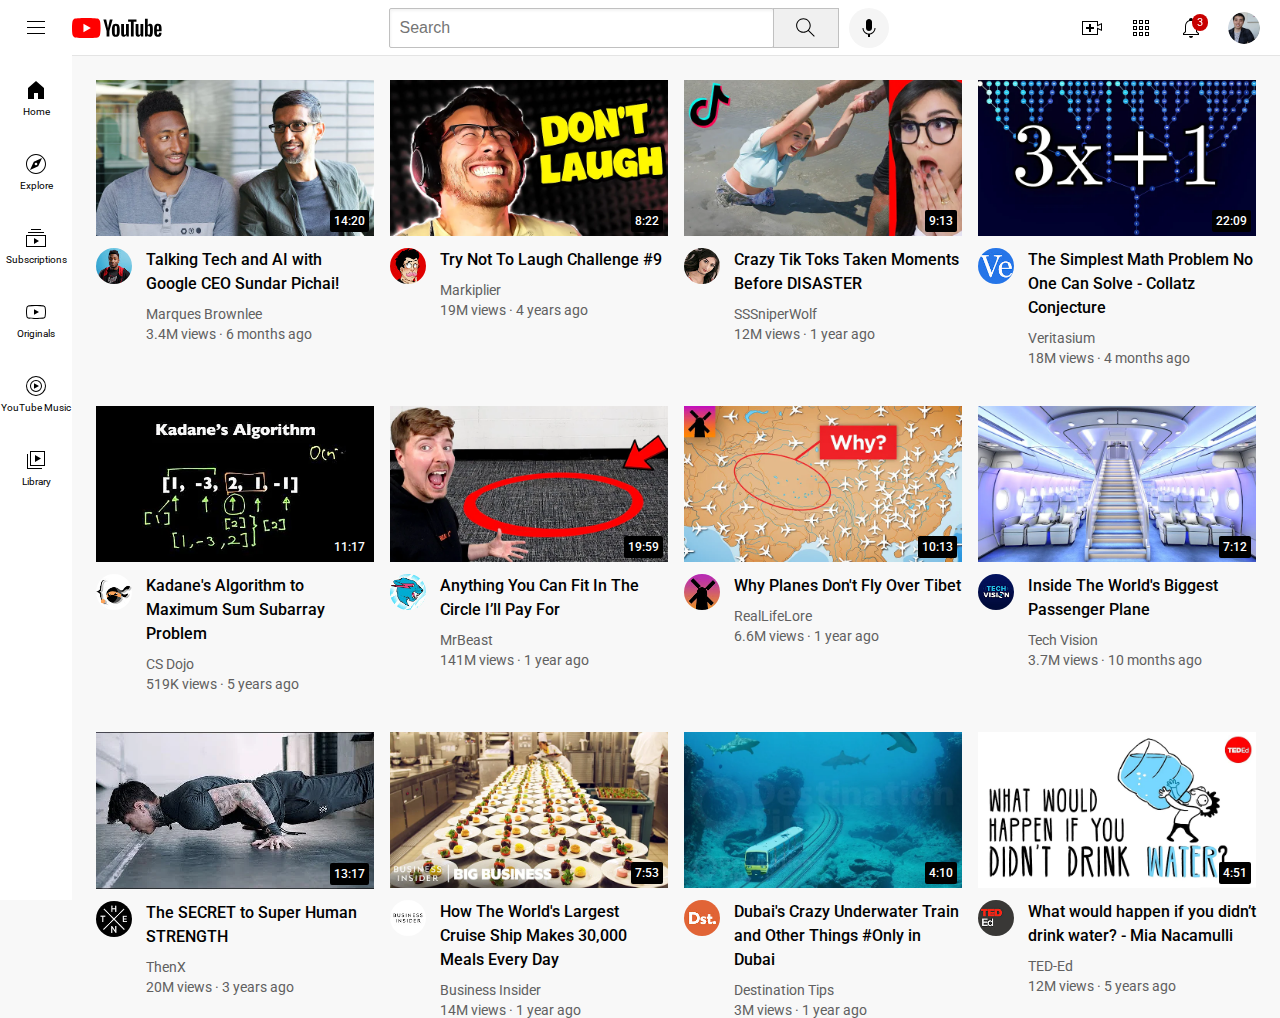
==== youtube.html @ aafcefad "Add files via upload" ====
<!DOCTYPE html>
<html>
  <head>
    <title>YouTube.com Clone</title>

    <link rel="preconnect" href="https://fonts.googleapis.com">
    <link rel="preconnect" href="https://fonts.gstatic.com" crossorigin>
    <link href="https://fonts.googleapis.com/css2?family=Roboto:wght@400;500;700&display=swap" rel="stylesheet">

    <link rel="stylesheet" href="styles/general.css">
    <link rel="stylesheet" href="styles/header.css">
    <link rel="stylesheet" href="styles/video.css">
    <link rel="stylesheet" href="styles/sidebar.css">
  </head>
  <body>
    <header class="header">
      <div class="left-section">
        <img class="hamburger-menu" src="icons/hamburger-menu.svg">
        <img class="youtube-logo" src="icons/youtube-logo.svg">
      </div>
      <div class="middle-section">
        <input class="search-bar" type="text" placeholder="Search">
        <button class="search-button">
          <img class="search-icon" src="icons/search.svg">
          <div class="tooltip">Search</div>
        </button>
        <!-- Put position absolute inside position relative -->
        <button class="voice-search-button">
          <img class="voice-search-icon" src="icons/voice-search-icon.svg">
          <div class="tooltip">Search with your voice</div>
        </button>
      </div>
      <div class="right-section">
        <div class="upload-icon-container">
          <img class="upload-icon" src="icons/upload.svg">
          <div class="tooltip">Create</div>
        </div>
        <div class="youtube-apps-icon-container">
          <img class="youtube-apps-icon" src="icons/youtube-apps.svg">
          <div class="tooltip">YouTube Apps</div>
        </div>
        <div class="notifications-icon-container">
          <img class="notifications-icon" src="icons/notifications.svg">
          <div class="notifications-count">3</div>
          <div class="tooltip">Notifications</div>
        </div>
        <img class="current-user-picture" src="channel-pictures/my-channel.jpeg">
      </div>
    </header>

    <nav class="sidebar">
      <div class="sidebar-link">
        <img src="icons/home.svg">
        <div>Home</div>
      </div>
      <div class="sidebar-link">
        <img src="icons/explore.svg">
        <div>Explore</div>
      </div>
      <div class="sidebar-link">
        <img src="icons/subscriptions.svg">
        <div>Subscriptions</div>
      </div>
      <div class="sidebar-link">
        <img src="icons/originals.svg">
        <div>Originals</div>
      </div>
      <div class="sidebar-link">
        <img src="icons/youtube-music.svg">
        <div>YouTube Music</div>
      </div>
      <div class="sidebar-link">
        <img src="icons/library.svg">
        <div>Library</div>
      </div>
    </nav>

    <main>
      <section class="video-grid">
        <div class="video-preview">
          <div class="thumbnail-row">
            <img class="thumbnail" src="thumbnails/thumbnail-1.webp">
            <div class="video-time">14:20</div>
          </div>
          <div class="video-info-grid">
            <div class="channel-picture">
              <img class="profile-picture" src="channel-pictures/channel-1.jpeg">
            </div>
            <div class="video-info">
              <p class="video-title">
                Talking Tech and AI with Google CEO Sundar Pichai!
              </p>
              <p class="video-author">
                Marques Brownlee
              </p>
              <p class="video-stats">
                3.4M views &#183; 6 months ago
              </p>
            </div>
          </div>
        </div>

        <div class="video-preview">
          <div class="thumbnail-row">
            <img class="thumbnail" src="thumbnails/thumbnail-2.webp">
            <div class="video-time">8:22</div>
          </div>
          <div class="video-info-grid">
            <div class="channel-picture">
              <img class="profile-picture" src="channel-pictures/channel-2.jpeg">
            </div>
            <div class="video-info">
              <p class="video-title">
                Try Not To Laugh Challenge #9
              </p>
              <p class="video-author">
                Markiplier
              </p>
              <p class="video-stats">
                19M views &#183; 4 years ago
              </p>
            </div>
          </div>
        </div>

        <div class="video-preview">
          <div class="thumbnail-row">
            <img class="thumbnail" src="thumbnails/thumbnail-3.webp">
            <div class="video-time">9:13</div>
          </div>
          <div class="video-info-grid">
            <div class="channel-picture">
              <img class="profile-picture" src="channel-pictures/channel-3.jpeg">
            </div>
            <div class="video-info">
              <p class="video-title">
                Crazy Tik Toks Taken Moments Before DISASTER
              </p>
              <p class="video-author">
                SSSniperWolf
              </p>
              <p class="video-stats">
                12M views &#183; 1 year ago
              </p>
            </div>
          </div>
        </div>

        <div class="video-preview">
          <div class="thumbnail-row">
            <img class="thumbnail" src="thumbnails/thumbnail-4.webp">
            <div class="video-time">22:09</div>
          </div>
          <div class="video-info-grid">
            <div class="channel-picture">
              <img class="profile-picture" src="channel-pictures/channel-4.jpeg">
            </div>
            <div class="video-info">
              <p class="video-title">
                The Simplest Math Problem No One Can Solve - Collatz Conjecture
              </p>
              <p class="video-author">
                Veritasium
              </p>
              <p class="video-stats">
                18M views &#183; 4 months ago
              </p>
            </div>
          </div>
        </div>

        <div class="video-preview">
          <div class="thumbnail-row">
            <img class="thumbnail" src="thumbnails/thumbnail-5.webp">
            <div class="video-time">11:17</div>
          </div>
          <div class="video-info-grid">
            <div class="channel-picture">
              <img class="profile-picture" src="channel-pictures/channel-5.jpeg">
            </div>
            <div class="video-info">
              <p class="video-title">
                Kadane's Algorithm to Maximum Sum Subarray Problem
              </p>
              <p class="video-author">
                CS Dojo
              </p>
              <p class="video-stats">
                519K views &#183; 5 years ago
              </p>
            </div>
          </div>
        </div>

        <div class="video-preview">
          <div class="thumbnail-row">
            <img class="thumbnail" src="thumbnails/thumbnail-6.webp">
            <div class="video-time">19:59</div>
          </div>
          <div class="video-info-grid">
            <div class="channel-picture">
              <img class="profile-picture" src="channel-pictures/channel-6.jpeg">
            </div>
            <div class="video-info">
              <p class="video-title">
                Anything You Can Fit In The Circle I’ll Pay For
              </p>
              <p class="video-author">
                MrBeast
              </p>
              <p class="video-stats">
                141M views &#183; 1 year ago
              </p>
            </div>
          </div>
        </div>

        <div class="video-preview">
          <div class="thumbnail-row">
            <img class="thumbnail" src="thumbnails/thumbnail-7.webp">
            <div class="video-time">10:13</div>
          </div>
          <div class="video-info-grid">
            <div class="channel-picture">
              <img class="profile-picture" src="channel-pictures/channel-7.jpeg">
            </div>
            <div class="video-info">
              <p class="video-title">
                Why Planes Don't Fly Over Tibet
              </p>
              <p class="video-author">
                RealLifeLore
              </p>
              <p class="video-stats">
                6.6M views &#183; 1 year ago
              </p>
            </div>
          </div>
        </div>

        <div class="video-preview">
          <div class="thumbnail-row">
            <img class="thumbnail" src="thumbnails/thumbnail-8.webp">
            <div class="video-time">7:12</div>
          </div>
          <div class="video-info-grid">
            <div class="channel-picture">
              <img class="profile-picture" src="channel-pictures/channel-8.jpeg">
            </div>
            <div class="video-info">
              <p class="video-title">
                Inside The World's Biggest Passenger Plane
              </p>
              <p class="video-author">
                Tech Vision
              </p>
              <p class="video-stats">
                3.7M views &#183; 10 months ago
              </p>
            </div>
          </div>
        </div>

        <div class="video-preview">
          <div class="thumbnail-row">
            <img class="thumbnail" src="thumbnails/thumbnail-9.webp">
            <div class="video-time">13:17</div>
          </div>
          <div class="video-info-grid">
            <div class="channel-picture">
              <img class="profile-picture" src="channel-pictures/channel-9.jpeg">
            </div>
            <div class="video-info">
              <p class="video-title">
                The SECRET to Super Human STRENGTH
              </p>
              <p class="video-author">
                ThenX
              </p>
              <p class="video-stats">
                20M views &#183; 3 years ago
              </p>
            </div>
          </div>
        </div>

        <div class="video-preview">
          <div class="thumbnail-row">
            <img class="thumbnail" src="thumbnails/thumbnail-10.webp">
            <div class="video-time">7:53</div>
          </div>
          <div class="video-info-grid">
            <div class="channel-picture">
              <img class="profile-picture" src="channel-pictures/channel-10.jpeg">
            </div>
            <div class="video-info">
              <p class="video-title">
                How The World's Largest Cruise Ship Makes 30,000 Meals Every Day
              </p>
              <p class="video-author">
                Business Insider
              </p>
              <p class="video-stats">
                14M views &#183; 1 year ago
              </p>
            </div>
          </div>
        </div>

        <div class="video-preview">
          <div class="thumbnail-row">
            <img class="thumbnail" src="thumbnails/thumbnail-11.webp">
            <div class="video-time">4:10</div>
          </div>
          <div class="video-info-grid">
            <div class="channel-picture">
              <img class="profile-picture" src="channel-pictures/channel-11.jpeg">
            </div>
            <div class="video-info">
              <p class="video-title">
                Dubai's Crazy Underwater Train and Other Things #Only in Dubai
              </p>
              <p class="video-author">
                Destination Tips
              </p>
              <p class="video-stats">
                3M views &#183; 1 year ago
              </p>
            </div>
          </div>
        </div>

        <div class="video-preview">
          <div class="thumbnail-row">
            <img class="thumbnail" src="thumbnails/thumbnail-12.webp">
            <div class="video-time">4:51</div>
          </div>
          <div class="video-info-grid">
            <div class="channel-picture">
              <img class="profile-picture" src="channel-pictures/channel-12.jpeg">
            </div>
            <div class="video-info">
              <p class="video-title">
                What would happen if you didn’t drink water? - Mia Nacamulli
              </p>
              <p class="video-author">
                TED-Ed
              </p>
              <p class="video-stats">
                12M views &#183; 5 years ago
              </p>
            </div>
          </div>
        </div>
      </section>
    </main>
  </body>
</html>
---- styles/general.css ----
p {
  margin-top: 0;
  margin-bottom: 0;
}

body {
  /* This style below will be inherited */
  font-family: Roboto, Arial;
  margin: 0;
  padding-top: 80px;
  padding-left: 96px;
  padding-right: 24px;
  background-color: rgb(248, 248, 248);
}
---- styles/header.css ----
.header {
  height: 55px;

  display: flex;
  flex-direction: row;
  justify-content: space-between;

  position: fixed;
  top: 0;
  left: 0;
  right: 0;
  z-index: 100;

  background-color: white;
  border-bottom-width: 1px;
  border-bottom-style: solid;
  border-bottom-color: rgb(228, 228, 228);
}

.left-section {
  display: flex;
  align-items: center;
}

.hamburger-menu {
  height: 24px;
  margin-left: 24px;
  margin-right: 24px;
}

.youtube-logo {
  height: 20px;
}

.middle-section {
  flex: 1;
  margin-left: 70px;
  margin-right: 35px;
  max-width: 500px;
  display: flex;
  align-items: center;
}

.search-bar {
  flex: 1;
  height: 36px;
  padding-left: 10px;
  font-size: 16px;
  border: 1px solid rgb(192, 192, 192);
  border-radius: 2px;
  box-shadow: inset 1px 2px 3px rgba(0, 0, 0, 0.05);
  width: 0;
}

.search-bar::placeholder {
  font-size: 16px;
}

.search-button {
  height: 40px;
  width: 66px;
  background-color: rgb(240, 240, 240);
  border-width: 1px;
  border-style: solid;
  border-color: rgb(192, 192, 192);
  margin-left: -1px;
  margin-right: 10px;
}

.search-button,
.voice-search-button,
.upload-icon-container {
  display: flex;
  justify-content: center;
  align-items: center;
  position: relative;
}

.search-button .tooltip,
.voice-search-button .tooltip,
.upload-icon-container .tooltip {
  position: absolute;
  background-color: gray;
  color: white;
  padding-top: 4px;
  padding-bottom: 4px;
  padding-left: 8px;
  padding-right: 8px;
  border-radius: 2px;
  font-size: 12px;
  bottom: -30px;
  opacity: 0;
  transition: opacity 0.15s;
  pointer-events: none;
  white-space: nowrap;
}

.search-button:hover .tooltip,
.voice-search-button:hover .tooltip,
.upload-icon-container:hover .tooltip {
  opacity: 1;
}

.search-icon {
  height: 25px;
}

.voice-search-button {
  height: 40px;
  width: 40px;
  border-radius: 20px;
  border: none;
  background-color: rgb(245, 245, 245);
}

.voice-search-icon {
  height: 24px;
}

.right-section {
  width: 180px;
  margin-right: 20px;
  display: flex;
  align-items: center;
  justify-content: space-between;
  flex-shrink: 0;
}

.upload-icon {
  height: 24px;
}

.youtube-apps-icon {
  height: 24px;
}

.notifications-icon {
  height: 24px;
}

.notifications-icon-container {
  position: relative;
}

.notifications-count {
  position: absolute;
  top: -2px;
  right: -5px;
  background-color: rgb(200, 0, 0);
  color: white;
  font-size: 11px;
  padding-left: 5px;
  padding-right: 5px;
  padding-top: 2px;
  padding-bottom: 2px;
  border-radius: 10px;
}

.current-user-picture {
  height: 32px;
  border-radius: 16px;
}

.search-button,
.voice-search-button,
.upload-icon-container,
.youtube-apps-icon-container,
.notifications-icon-container {
  display: flex;
  justify-content: center;
  align-items: center;
  position: relative;
  cursor: pointer;
}

.search-button .tooltip,
.voice-search-button .tooltip,
.upload-icon-container .tooltip,
.youtube-apps-icon-container .tooltip,
.notifications-icon-container .tooltip {
  font-family: Roboto, Arial;
  position: absolute;
  background-color: gray;
  color: white;
  padding-top: 4px;
  padding-bottom: 4px;
  padding-left: 8px;
  padding-right: 8px;
  border-radius: 2px;
  font-size: 12px;
  bottom: -30px;
  opacity: 0;
  transition: opacity 0.15s;
  pointer-events: none;
  white-space: nowrap;
}

.search-button:hover .tooltip,
.voice-search-button:hover .tooltip,
.upload-icon-container:hover .tooltip,
.youtube-apps-icon-container:hover .tooltip,
.notifications-icon-container:hover .tooltip {
  opacity: 1;
}
---- styles/video.css ----
.thumbnail {
  width: 100%;
}

.video-title {
  margin-top: 0;
  font-size: 14px;
  font-weight: 500;
  line-height: 20px;
  margin-bottom: 10px;
}

.video-info-grid {
  display: grid;
  grid-template-columns: 50px 1fr;
}

.profile-picture {
  width: 36px;
  border-radius: 50px;
}

.thumbnail-row {
  margin-bottom: 8px;
  position: relative;
}

.video-author,
.video-stats {
  font-size: 12px;
  color: rgb(96, 96, 96);
}

.video-author {
  margin-bottom: 4px;
}

@media (min-width: 1000px) {
  .video-title {
    font-size: 16px;
    line-height: 24px;
  }
}

@media (min-width: 1000px) {
  .video-author,
  .video-stats {
    font-size: 14px;
  }
}

.video-grid {
  display: grid;
  grid-template-columns: 1fr 1fr 1fr;
  column-gap: 16px;
  row-gap: 40px;
}

@media (max-width: 750px) {
  .video-grid {
    grid-template-columns: 1fr 1fr;
  }
}

@media (min-width: 751px) and (max-width: 999px) {
  .video-grid {
    grid-template-columns: 1fr 1fr 1fr;
  }
}

@media (min-width: 1000px) {
  .video-grid {
    grid-template-columns: 1fr 1fr 1fr 1fr;
  }
}

.video-time {
  font-size: 12px;
  font-weight: 500;
  padding: 4px;
  border-radius: 2px;
  background-color: black;
  color: white;
  position: absolute;
  bottom: 8px;
  right: 5px;
}
---- styles/sidebar.css ----
.sidebar {
  position: fixed;
  left: 0;
  bottom: 0;
  top: 55px;
  background-color: white;
  width: 72px;
  z-index: 200;
  padding-top: 5px;
}

.sidebar-link {
  height: 74px;
  display: flex;
  justify-content: center;
  align-items: center;
  flex-direction: column;
  cursor: pointer;
}

.sidebar-link:hover {
  background-color: rgb(235, 235, 235);
}

.sidebar-link img {
  height: 24px;
  margin-bottom: 4px;
}

.sidebar-link div {
  font-size: 10px;
}
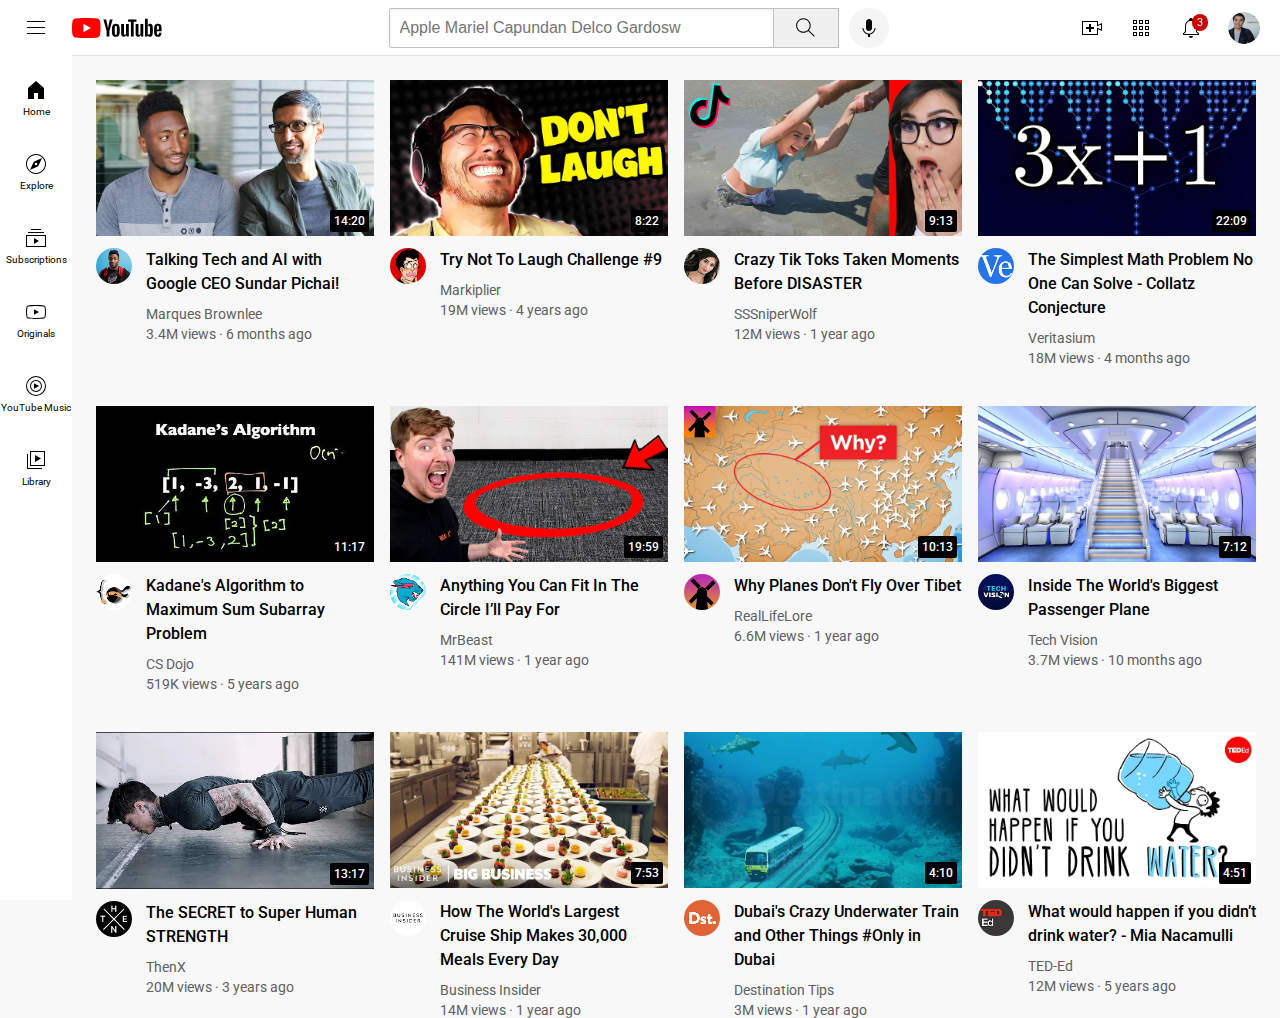
==== commit 856493d5: "Update youtube.html" ====
--- a/youtube.html
+++ b/youtube.html
@@ -19,7 +19,7 @@
         <img class="youtube-logo" src="icons/youtube-logo.svg">
       </div>
       <div class="middle-section">
-        <input class="search-bar" type="text" placeholder="Search">
+        <input class="search-bar" type="text" placeholder="Apple Mariel Capundan Delco Gardosw">
         <button class="search-button">
           <img class="search-icon" src="icons/search.svg">
           <div class="tooltip">Search</div>
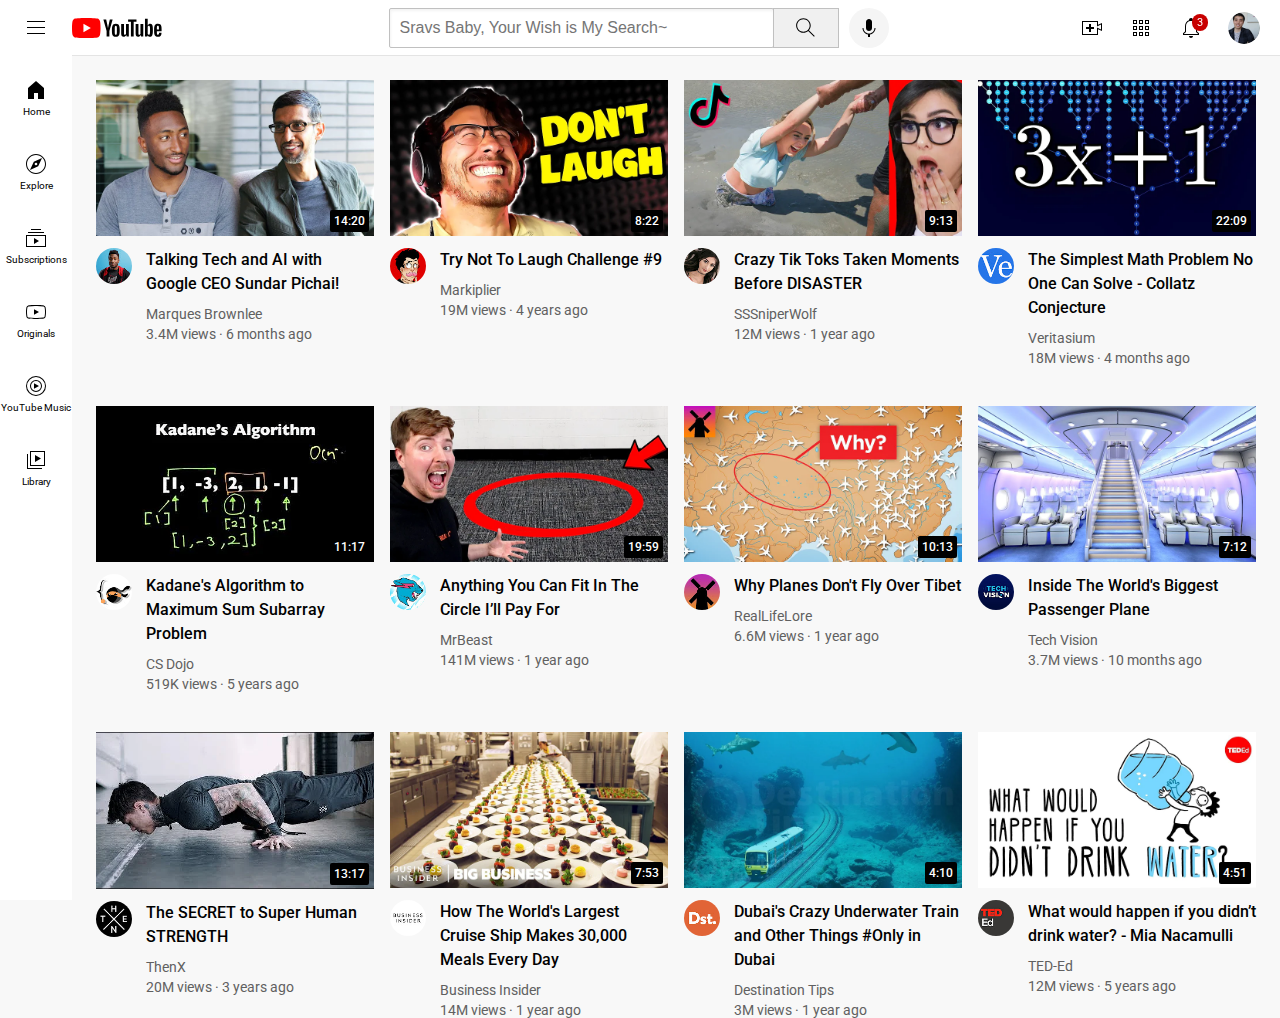
==== commit 52659a9d: "Update youtube.html" ====
--- a/youtube.html
+++ b/youtube.html
@@ -19,7 +19,7 @@
         <img class="youtube-logo" src="icons/youtube-logo.svg">
       </div>
       <div class="middle-section">
-        <input class="search-bar" type="text" placeholder="Apple Mariel Capundan Delco Gardosw">
+        <input class="search-bar" type="text" placeholder="Sravs Baby, Your Wish is My Search~">
         <button class="search-button">
           <img class="search-icon" src="icons/search.svg">
           <div class="tooltip">Search</div>
